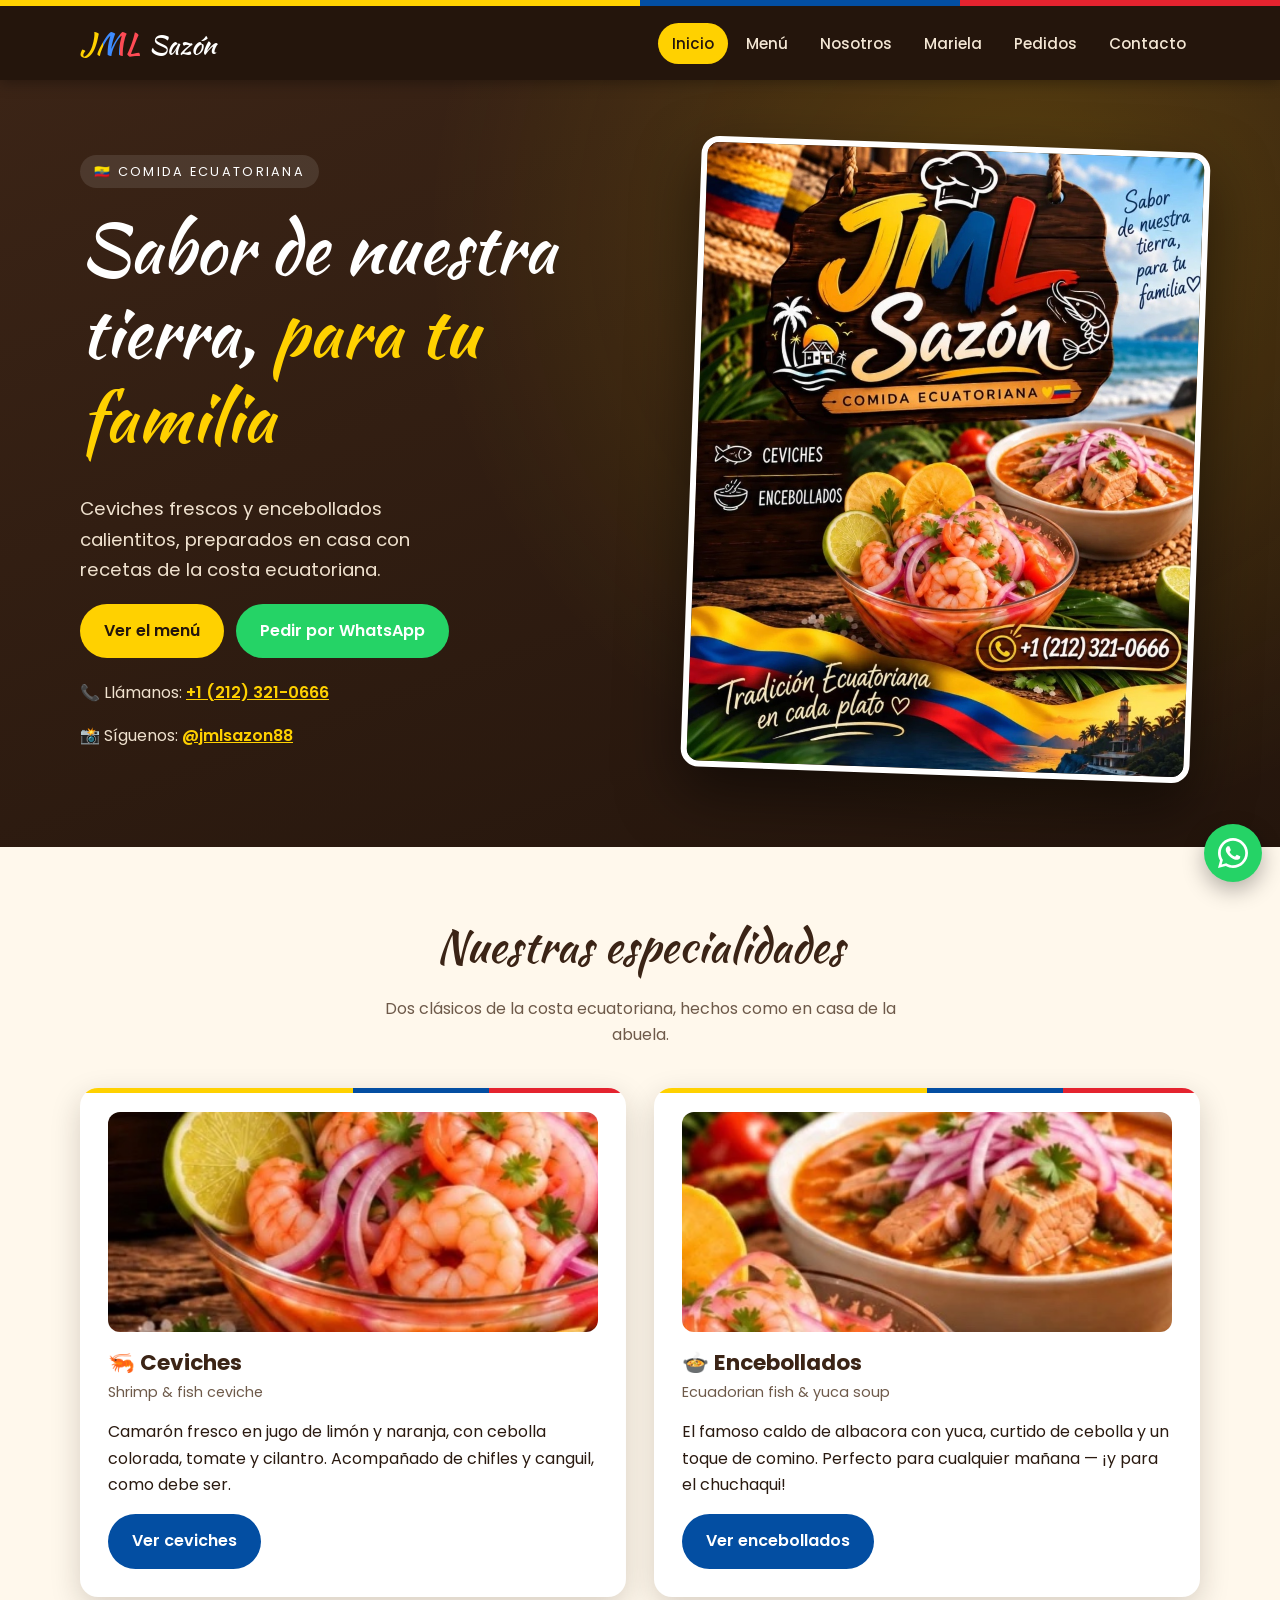
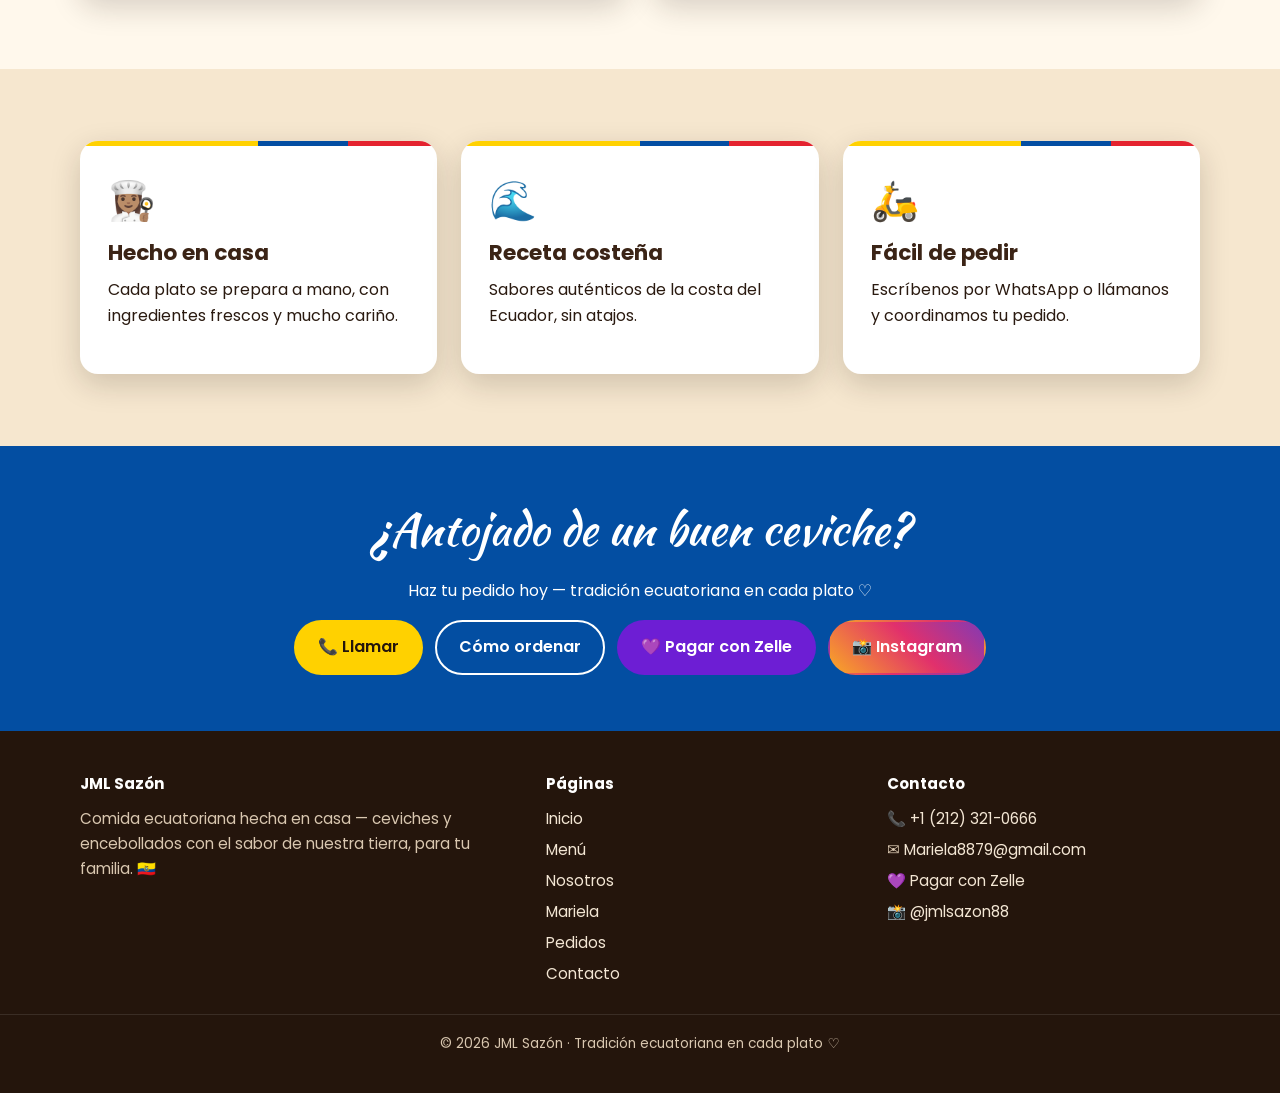
==== index.html @ 134b81e3 "JML Sazón website: 6 pages, Zelle, Instagram, mobile-friendly Co-Authored-By: Claude Opus 5.5 <norep" ====
<!DOCTYPE html>
<html lang="es">
<head>
  <meta charset="UTF-8">
  <meta name="viewport" content="width=device-width, initial-scale=1">
  <title>JML Sazón | Comida Ecuatoriana – Ceviches y Encebollados</title>
  <meta name="description" content="JML Sazón: ceviches y encebollados ecuatorianos hechos en casa. Sabor de nuestra tierra, para tu familia.">
  <meta property="og:title" content="JML Sazón – Comida Ecuatoriana">
  <meta property="og:description" content="Ceviches y encebollados ecuatorianos hechos en casa.">
  <meta property="og:image" content="images/flyer.jpg">
  <link rel="icon" href="data:image/svg+xml,<svg xmlns='http://www.w3.org/2000/svg' viewBox='0 0 100 100'><text y='.9em' font-size='90'>🦐</text></svg>">
  <link rel="preconnect" href="https://fonts.googleapis.com">
  <link rel="preconnect" href="https://fonts.gstatic.com" crossorigin>
  <link href="https://fonts.googleapis.com/css2?family=Kaushan+Script&family=Poppins:wght@400;500;600;700&display=swap" rel="stylesheet">
  <link rel="stylesheet" href="css/styles.css">
  <script src="js/site.js" defer></script>
</head>
<body>
  <header class="site-header"></header>

  <main>
    <section class="hero">
      <div class="container hero-grid">
        <div>
          <span class="eyebrow">🇪🇨 Comida Ecuatoriana</span>
          <h1>Sabor de nuestra tierra, <span class="accent">para tu familia</span></h1>
          <p class="lead">Ceviches frescos y encebollados calientitos, preparados en casa con recetas de la costa ecuatoriana.</p>
          <div class="btn-row">
            <a class="btn btn-primary" href="menu.html">Ver el menú</a>
            <a class="btn btn-whatsapp" data-whatsapp href="pedidos.html">Pedir por WhatsApp</a>
          </div>
          <p style="margin-top:22px;color:#f0e2cf">📞 Llámanos: <a data-phone href="tel:+12123210666" style="color:#ffd100;font-weight:600">+1 (212) 321-0666</a></p>
          <p data-instagram-wrap style="margin-top:4px;color:#f0e2cf">📸 Síguenos: <a data-instagram href="https://www.instagram.com/jmlsazon88/" style="color:#ffd100;font-weight:600">@jmlsazon88</a></p>
        </div>
        <img class="hero-flyer" src="images/flyer.jpg" width="920" height="1146"
             alt="Flyer de JML Sazón, comida ecuatoriana: ceviche de camarón y encebollado de pescado.">
      </div>
    </section>

    <section class="section">
      <div class="container">
        <div class="section-title">
          <h2>Nuestras especialidades</h2>
          <p>Dos clásicos de la costa ecuatoriana, hechos como en casa de la abuela.</p>
        </div>
        <div class="grid-2">
          <article class="card">
            <div class="dish-photo ceviche" role="img" aria-label="Ceviche de camarón"></div>
            <h3>🦐 Ceviches</h3>
            <p class="sub">Shrimp & fish ceviche</p>
            <p>Camarón fresco en jugo de limón y naranja, con cebolla colorada, tomate y cilantro. Acompañado de chifles y canguil, como debe ser.</p>
            <a class="btn btn-blue" href="menu.html#ceviches">Ver ceviches</a>
          </article>
          <article class="card">
            <div class="dish-photo encebollado" role="img" aria-label="Encebollado de pescado"></div>
            <h3>🍲 Encebollados</h3>
            <p class="sub">Ecuadorian fish & yuca soup</p>
            <p>El famoso caldo de albacora con yuca, curtido de cebolla y un toque de comino. Perfecto para cualquier mañana — ¡y para el chuchaqui!</p>
            <a class="btn btn-blue" href="menu.html#encebollados">Ver encebollados</a>
          </article>
        </div>
      </div>
    </section>

    <section class="section section-alt">
      <div class="container grid-3">
        <div class="card">
          <div class="icon">👩🏽‍🍳</div>
          <h3>Hecho en casa</h3>
          <p>Cada plato se prepara a mano, con ingredientes frescos y mucho cariño.</p>
        </div>
        <div class="card">
          <div class="icon">🌊</div>
          <h3>Receta costeña</h3>
          <p>Sabores auténticos de la costa del Ecuador, sin atajos.</p>
        </div>
        <div class="card">
          <div class="icon">🛵</div>
          <h3>Fácil de pedir</h3>
          <p>Escríbenos por WhatsApp o llámanos y coordinamos tu pedido.</p>
        </div>
      </div>
    </section>

    <section class="cta-band">
      <div class="container">
        <h2>¿Antojado de un buen ceviche?</h2>
        <p>Haz tu pedido hoy — tradición ecuatoriana en cada plato ♡</p>
        <div class="btn-row">
          <a class="btn btn-primary" data-phone data-keep-text="1" href="tel:+12123210666">📞 Llamar</a>
          <a class="btn btn-outline" href="pedidos.html">Cómo ordenar</a>
          <a class="btn btn-zelle" href="pedidos.html#zelle">💜 Pagar con Zelle</a>
          <a class="btn btn-instagram" data-instagram data-keep-text="1" data-instagram-wrap href="https://www.instagram.com/jmlsazon88/">📸 Instagram</a>
        </div>
      </div>
    </section>
  </main>

  <footer class="site-footer"></footer>
</body>
</html>
---- css/styles.css ----
/* ==========================================================
   JML Sazón — Comida Ecuatoriana
   Colors come from the Ecuador flag + the wood sign on the flyer.
   ========================================================== */
:root {
  --yellow: #ffd100;
  --blue: #034ea2;
  --red: #e4232f;
  --wood: #3b2416;
  --wood-dark: #24150c;
  --cream: #fff8ec;
  --sand: #f6e7cf;
  --ink: #2a1a10;
  --muted: #6e5a4a;
  --radius: 18px;
  --shadow: 0 10px 30px rgba(36, 21, 12, 0.18);
  --script: "Kaushan Script", cursive;
  --sans: "Poppins", system-ui, -apple-system, "Segoe UI", sans-serif;
  --max: 1120px;
}

* { box-sizing: border-box; }
html { scroll-behavior: smooth; }
body {
  margin: 0;
  font-family: var(--sans);
  color: var(--ink);
  background: var(--cream);
  line-height: 1.65;
}
img { max-width: 100%; height: auto; display: block; }
a { color: var(--blue); }
h1, h2, h3 { line-height: 1.2; margin: 0 0 0.5em; }
p { margin: 0 0 1em; }

.container { width: min(100% - 32px, var(--max)); margin-inline: auto; }

/* ---------- Flag stripe ---------- */
.flag-stripe {
  height: 6px;
  background: linear-gradient(90deg, var(--yellow) 0 50%, var(--blue) 50% 75%, var(--red) 75% 100%);
}

/* ---------- Header / nav ---------- */
.site-header {
  position: sticky; top: 0; z-index: 50;
  background: var(--wood-dark);
  box-shadow: 0 2px 14px rgba(0,0,0,.35);
}
.nav {
  display: flex; align-items: center; justify-content: space-between;
  gap: 16px; padding: 12px 0;
}
.brand {
  display: flex; align-items: baseline; gap: 8px;
  text-decoration: none; color: #fff;
}
.brand .jml {
  font-family: var(--script); font-size: 1.9rem; letter-spacing: 1px;
  background: linear-gradient(90deg, var(--yellow) 0 38%, #3d8bff 38% 66%, #ff4b55 66%);
  -webkit-background-clip: text; background-clip: text; color: transparent;
}
.brand .sazon { font-family: var(--script); font-size: 1.6rem; color: #fff; }

.nav-links { display: flex; gap: 4px; list-style: none; margin: 0; padding: 0; }
.nav-links a {
  display: block; padding: 8px 14px; border-radius: 999px;
  color: #f3e6d4; text-decoration: none; font-weight: 500; font-size: .95rem;
  transition: background .2s, color .2s;
}
.nav-links a:hover { background: rgba(255,255,255,.08); color: #fff; }
.nav-links a[aria-current="page"] { background: var(--yellow); color: var(--wood-dark); }

.nav-toggle {
  display: none; background: none; border: 2px solid rgba(255,255,255,.3);
  color: #fff; border-radius: 10px; padding: 6px 10px; font-size: 1.2rem; cursor: pointer;
}

@media (max-width: 820px) {
  .nav-toggle { display: block; }
  .nav-links {
    display: none; position: absolute; left: 0; right: 0; top: 100%;
    flex-direction: column; background: var(--wood-dark); padding: 8px 16px 16px;
  }
  .nav-links.open { display: flex; }
  .nav-links a { padding: 12px 14px; }
}

/* ---------- Buttons ---------- */
.btn {
  display: inline-flex; align-items: center; gap: 8px;
  padding: 12px 22px; border-radius: 999px; font-weight: 600;
  text-decoration: none; border: 2px solid transparent; cursor: pointer;
  font-family: inherit; font-size: 1rem;
  transition: transform .15s, box-shadow .15s, background .2s;
}
.btn:hover { transform: translateY(-2px); box-shadow: 0 8px 18px rgba(0,0,0,.18); }
.btn-primary { background: var(--yellow); color: var(--wood-dark); }
.btn-blue { background: var(--blue); color: #fff; }
.btn-whatsapp { background: #25d366; color: #fff; }
.btn-outline { border-color: currentColor; color: #fff; background: transparent; }
.btn-row { display: flex; flex-wrap: wrap; gap: 12px; }

/* ---------- Hero ---------- */
.hero {
  background:
    radial-gradient(circle at 80% 20%, rgba(255,209,0,.18), transparent 50%),
    linear-gradient(160deg, var(--wood) 0%, var(--wood-dark) 100%);
  color: #fff; padding: 64px 0 72px;
  overflow: hidden; /* keeps the tilted flyer from poking past the screen edge */
}
.hero-grid {
  display: grid; grid-template-columns: 1.05fr .95fr; gap: 48px; align-items: center;
}
.eyebrow {
  display: inline-block; font-size: .8rem; letter-spacing: .18em; text-transform: uppercase;
  background: rgba(255,255,255,.1); padding: 6px 14px; border-radius: 999px; margin-bottom: 18px;
}
.hero h1 { font-family: var(--script); font-weight: 400; font-size: clamp(2.6rem, 6vw, 4.4rem); }
.hero h1 .accent { color: var(--yellow); }
.hero .lead { font-size: 1.15rem; color: #f0e2cf; max-width: 34ch; }
.hero-flyer {
  border-radius: var(--radius); box-shadow: 0 25px 60px rgba(0,0,0,.5);
  transform: rotate(2deg); border: 6px solid #fff;
}
@media (max-width: 820px) {
  .hero { padding: 40px 0 48px; }
  .hero-grid { grid-template-columns: 1fr; gap: 32px; }
  .hero-flyer { transform: none; }
}

/* ---------- Page banner (inner pages) ---------- */
.page-banner {
  background: linear-gradient(160deg, var(--wood) 0%, var(--wood-dark) 100%);
  color: #fff; padding: 56px 0 48px; text-align: center;
}
.page-banner h1 { font-family: var(--script); font-weight: 400; font-size: clamp(2.4rem, 6vw, 3.6rem); margin: 0; }
.page-banner p { color: #f0e2cf; margin: 8px 0 0; }

/* ---------- Sections ---------- */
.section { padding: 72px 0; }
.section-alt { background: var(--sand); }
.section-title { text-align: center; margin-bottom: 40px; }
.section-title h2 { font-family: var(--script); font-weight: 400; font-size: clamp(2rem, 5vw, 2.8rem); color: var(--wood); }
.section-title p { color: var(--muted); max-width: 56ch; margin-inline: auto; }

.grid-2 { display: grid; grid-template-columns: repeat(2, 1fr); gap: 28px; }
.grid-3 { display: grid; grid-template-columns: repeat(3, 1fr); gap: 24px; }
@media (max-width: 820px) { .grid-2, .grid-3 { grid-template-columns: 1fr; } }

.card {
  background: #fff; border-radius: var(--radius); padding: 28px;
  box-shadow: var(--shadow); position: relative; overflow: hidden;
}
.card::before {
  content: ""; position: absolute; inset: 0 0 auto 0; height: 5px;
  background: linear-gradient(90deg, var(--yellow) 0 50%, var(--blue) 50% 75%, var(--red) 75%);
}
.card .icon { font-size: 2.4rem; margin-bottom: 8px; }
.card h3 { font-size: 1.35rem; color: var(--wood); }
.card .sub { color: var(--muted); font-size: .9rem; margin-top: -6px; }

/* Dish feature (photo crop from the flyer) */
.dish-photo {
  height: 220px; border-radius: 12px; margin: -4px 0 18px;
  background-image: url("../images/flyer.jpg"); background-size: 220%;
}
.dish-photo.ceviche { background-position: 38% 72%; }
.dish-photo.encebollado { background-position: 92% 54%; }

/* ---------- Menu ---------- */
.menu-group { margin-bottom: 48px; }
.menu-group h2 {
  font-family: var(--script); font-weight: 400; color: var(--wood);
  font-size: 2.2rem; border-bottom: 3px dashed #e3cfae; padding-bottom: 8px;
}
.menu-item {
  display: grid; grid-template-columns: 1fr auto; gap: 4px 16px;
  padding: 16px 0; border-bottom: 1px solid #ecdcc3;
}
.menu-item h3 { font-size: 1.1rem; margin: 0; }
.menu-item .price { font-weight: 700; color: var(--red); font-size: 1.1rem; }
.menu-item p { grid-column: 1 / -1; margin: 0; color: var(--muted); font-size: .95rem; }
.tag {
  display: inline-block; font-size: .72rem; font-weight: 600; padding: 2px 10px;
  border-radius: 999px; background: var(--yellow); color: var(--wood-dark); margin-left: 8px;
  vertical-align: middle;
}
.note {
  background: #fff; border-left: 5px solid var(--blue); border-radius: 10px;
  padding: 16px 20px; color: var(--muted);
}

/* ---------- Steps ---------- */
.steps { counter-reset: step; display: grid; gap: 20px; }
.step { display: flex; gap: 18px; align-items: flex-start; }
.step::before {
  counter-increment: step; content: counter(step);
  flex: none; width: 46px; height: 46px; border-radius: 50%;
  display: grid; place-items: center; font-weight: 700; font-size: 1.2rem;
  background: var(--blue); color: #fff;
}
.step h3 { margin: 6px 0 4px; font-size: 1.15rem; }
.step p { margin: 0; color: var(--muted); }

.hours { width: 100%; border-collapse: collapse; }
.hours td { padding: 10px 0; border-bottom: 1px solid #ecdcc3; }
.hours td:last-child { text-align: right; font-weight: 600; }

/* ---------- Contact ---------- */
.contact-list { list-style: none; padding: 0; margin: 0; display: grid; gap: 14px; }
.contact-list li {
  display: flex; align-items: center; gap: 16px;
  background: #fff; border-radius: 14px; padding: 16px 18px; box-shadow: var(--shadow);
}
.contact-list .ico {
  flex: none; width: 48px; height: 48px; border-radius: 12px; display: grid; place-items: center;
  font-size: 1.4rem; background: var(--sand);
}
.contact-list small { display: block; color: var(--muted); font-size: .8rem; text-transform: uppercase; letter-spacing: .08em; }
.contact-list a { font-weight: 600; font-size: 1.1rem; text-decoration: none; word-break: break-word; }

form label { display: block; font-weight: 600; margin: 14px 0 6px; font-size: .95rem; }
form input, form textarea, form select {
  width: 100%; padding: 12px 14px; border-radius: 10px; border: 2px solid #e6d5bb;
  font: inherit; background: #fff; color: var(--ink);
}
form input:focus, form textarea:focus, form select:focus { outline: none; border-color: var(--blue); }
form textarea { min-height: 120px; resize: vertical; }
form .btn { margin-top: 18px; }

/* ---------- Zelle ---------- */
.btn-zelle { background: #6d1ed4; color: #fff; }
.btn-instagram { background: linear-gradient(45deg, #f9a825, #e1306c 55%, #833ab4); color: #fff; }
.zelle-card {
  background: linear-gradient(160deg, #7b2fe0 0%, #4f12a8 100%);
  color: #fff; border-radius: var(--radius); padding: 32px 28px; text-align: center;
  box-shadow: 0 18px 40px rgba(79, 18, 168, .35);
}
.zelle-logo { font-size: 2.4rem; font-weight: 700; letter-spacing: -1px; }
.zelle-logo sup { font-size: .9rem; }
.zelle-label { margin: 6px 0 0; opacity: .8; text-transform: uppercase; letter-spacing: .14em; font-size: .78rem; }
.zelle-number { font-size: clamp(1.6rem, 5vw, 2.1rem); font-weight: 700; margin: 4px 0; }
.zelle-name { opacity: .9; }
.zelle-qr { width: 180px; margin: 6px auto 18px; border-radius: 12px; background: #fff; padding: 8px; }
.zelle-fine { font-size: .8rem; opacity: .8; margin: 18px 0 0; }

/* ---------- Sobre Mariela ---------- */
.chef-grid { display: grid; grid-template-columns: .9fr 1.1fr; gap: 56px; align-items: center; }
.chef-grid > * { min-width: 0; }
.chef-photo { margin: 0; position: relative; }
.chef-photo img {
  width: 100%; border-radius: var(--radius); box-shadow: 0 22px 50px rgba(36,21,12,.28);
  border: 6px solid #fff;
}
.chef-photo::before {
  content: ""; position: absolute; inset: 18px -18px -18px 18px; z-index: -1; border-radius: var(--radius);
  background: linear-gradient(135deg, var(--yellow) 0 50%, var(--blue) 50% 75%, var(--red) 75%);
}
.chef-photo figcaption {
  position: absolute; left: 18px; bottom: 18px; background: rgba(36,21,12,.85); color: #fff;
  padding: 6px 14px; border-radius: 999px; font-size: .85rem; font-weight: 500;
}
.eyebrow-dark {
  display: inline-block; font-size: .75rem; letter-spacing: .16em; text-transform: uppercase;
  background: var(--sand); color: var(--wood); padding: 6px 14px; border-radius: 999px; margin-bottom: 14px; font-weight: 600;
}
.chef-bio h2 { font-family: var(--script); font-weight: 400; font-size: clamp(2.2rem, 5vw, 2.8rem); color: var(--wood); }
.bio-lead { font-size: 1.15rem; color: var(--ink); font-weight: 500; }
.chef-bio p { color: #4a3727; }
.chef-quote {
  margin: 24px 0; padding: 18px 22px; border-left: 5px solid var(--yellow); background: #fff;
  border-radius: 0 12px 12px 0; font-family: var(--script); font-size: 1.5rem; color: var(--wood);
  box-shadow: var(--shadow);
}
.chef-quote cite { display: block; font-family: var(--sans); font-style: normal; font-size: .9rem; color: var(--muted); margin-top: 4px; }
@media (max-width: 820px) {
  .chef-grid { grid-template-columns: 1fr; gap: 40px; }
  .chef-photo { max-width: 440px; margin-inline: auto; width: calc(100% - 18px); }
  .bio-lead { font-size: 1.05rem; }
  .chef-quote { font-size: 1.3rem; }
}

/* ---------- CTA band ---------- */
.cta-band {
  background: var(--blue); color: #fff; text-align: center; padding: 56px 0;
}
.cta-band h2 { font-family: var(--script); font-weight: 400; font-size: clamp(2rem, 5vw, 2.8rem); }
.cta-band .btn-row { justify-content: center; }

/* ---------- Footer ---------- */
.site-footer { background: var(--wood-dark); color: #d9c7b0; padding: 40px 0 24px; font-size: .95rem; }
.footer-grid { display: grid; grid-template-columns: 1.4fr 1fr 1fr; gap: 28px; }
.site-footer h4 { color: #fff; margin: 0 0 10px; }
.site-footer a { color: #f3e6d4; text-decoration: none; }
.site-footer a:hover { color: var(--yellow); }
.site-footer ul { list-style: none; padding: 0; margin: 0; display: grid; gap: 6px; }
.copyright { border-top: 1px solid rgba(255,255,255,.1); margin-top: 28px; padding-top: 18px; text-align: center; font-size: .85rem; }
@media (max-width: 820px) { .footer-grid { grid-template-columns: 1fr; } }

/* Floating WhatsApp button */
.wa-float {
  position: fixed; right: 18px; bottom: 18px; z-index: 60;
  width: 58px; height: 58px; border-radius: 50%; background: #25d366;
  display: grid; place-items: center; box-shadow: 0 8px 22px rgba(0,0,0,.3);
  transition: transform .15s;
}
.wa-float:hover { transform: scale(1.08); }
.wa-float svg { width: 30px; height: 30px; fill: #fff; }

/* ==========================================================
   Phones & small tablets
   ========================================================== */
@media (max-width: 820px) {
  .section { padding: 48px 0; }
  .page-banner { padding: 40px 0 32px; }
  .section-title { margin-bottom: 28px; }
  .card { padding: 22px; }
  .hero-flyer { width: 100%; max-width: min(100%, 420px); margin-inline: auto; border-width: 4px; }
  .hero-grid > * { min-width: 0; }
  .dish-photo { height: 190px; }
  .cta-band { padding: 44px 0; }
  .zelle-card { padding: 28px 20px; }
  .menu-group { margin-bottom: 36px; }
  .menu-group h2 { font-size: 1.9rem; }
  .tag { margin-left: 4px; }
}

@media (max-width: 560px) {
  /* Big, full-width buttons that are easy to tap with a thumb */
  .btn-row { flex-direction: column; align-items: stretch; }
  .btn-row .btn { justify-content: center; padding: 14px 20px; }
  .card > .btn { width: 100%; justify-content: center; }
  .hero .lead { font-size: 1.05rem; }
  .menu-item h3 { font-size: 1.02rem; }
  .contact-list li { padding: 14px; gap: 12px; }
  .contact-list a { font-size: 1rem; }
  .hours td { font-size: .92rem; }
  /* Keep the floating WhatsApp button from covering text */
  .wa-float { width: 52px; height: 52px; right: 14px; bottom: 14px; }
  .wa-float svg { width: 26px; height: 26px; }
  .site-footer { padding-bottom: 84px; }
}

/* Respect "reduce motion" settings */
@media (prefers-reduced-motion: reduce) {
  html { scroll-behavior: auto; }
  .btn, .wa-float { transition: none; }
  .btn:hover, .wa-float:hover { transform: none; }
}
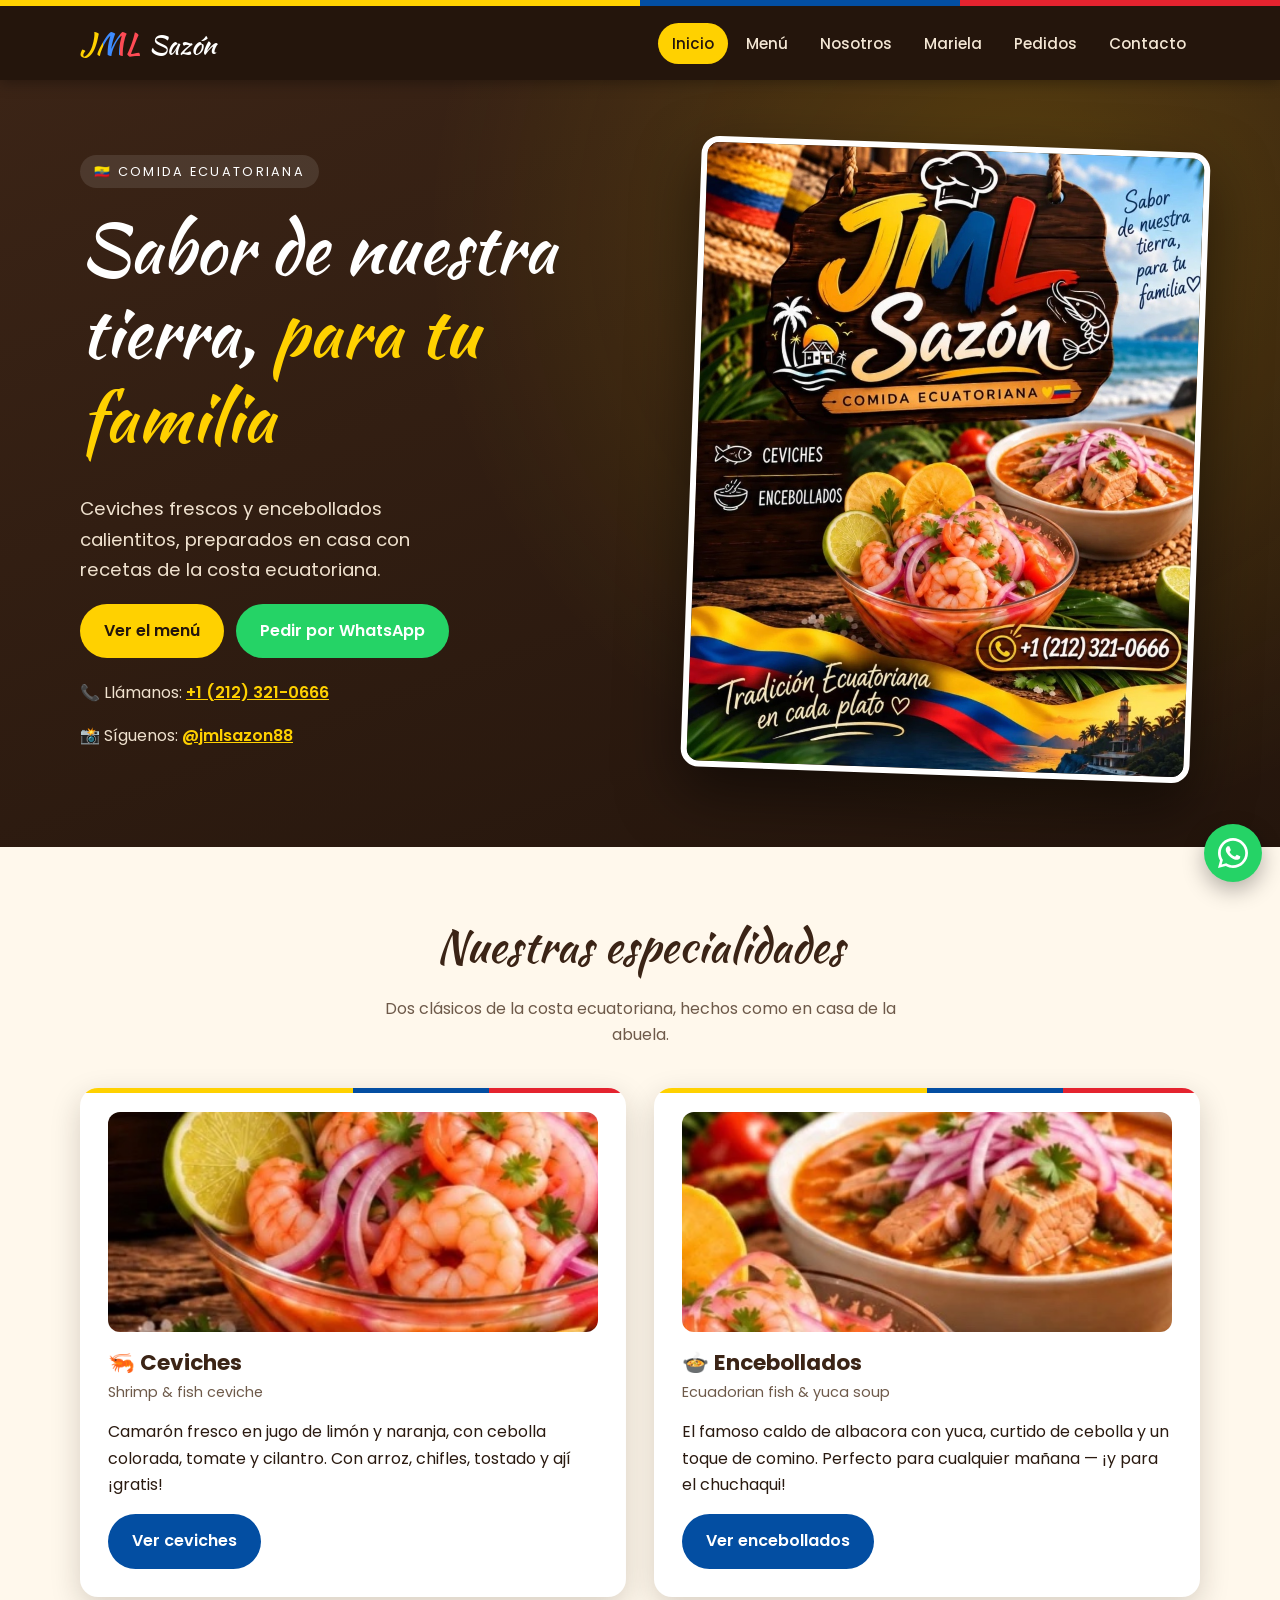
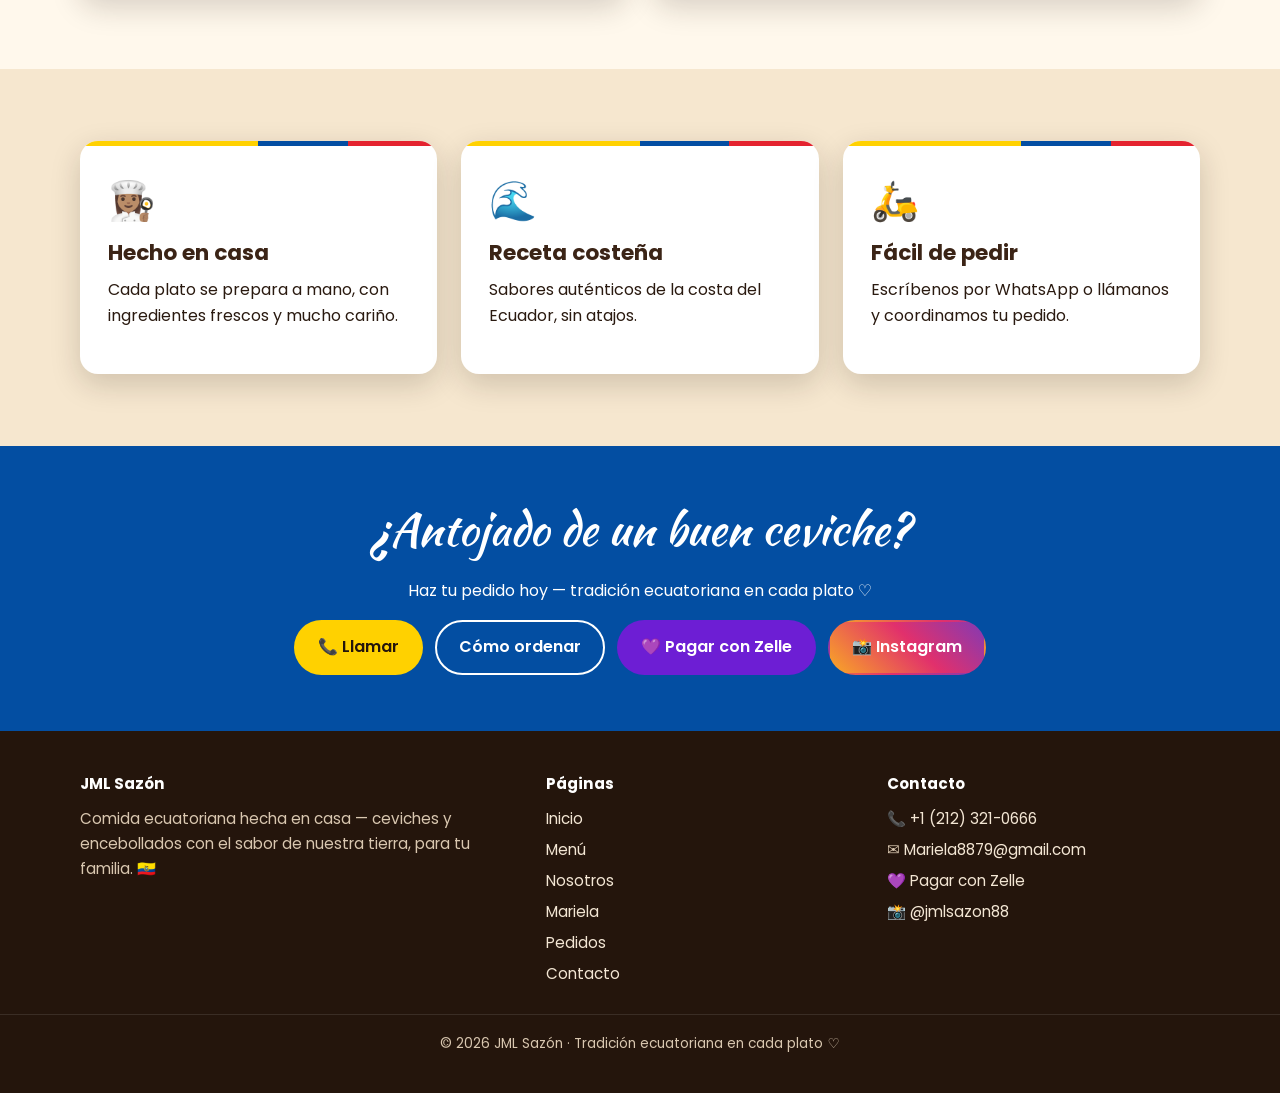
==== commit 1a378831: "Update menu with Mariela's real prices; sides are free Co-Authored-By: Claude Opus 5.5 <noreply@anth" ====
--- a/index.html
+++ b/index.html
@@ -48,7 +48,7 @@
             <div class="dish-photo ceviche" role="img" aria-label="Ceviche de camarón"></div>
             <h3>🦐 Ceviches</h3>
             <p class="sub">Shrimp & fish ceviche</p>
-            <p>Camarón fresco en jugo de limón y naranja, con cebolla colorada, tomate y cilantro. Acompañado de chifles y canguil, como debe ser.</p>
+            <p>Camarón fresco en jugo de limón y naranja, con cebolla colorada, tomate y cilantro. Con arroz, chifles, tostado y ají ¡gratis!</p>
             <a class="btn btn-blue" href="menu.html#ceviches">Ver ceviches</a>
           </article>
           <article class="card">
--- a/css/styles.css
+++ b/css/styles.css
@@ -186,6 +186,12 @@
   border-radius: 999px; background: var(--yellow); color: var(--wood-dark); margin-left: 8px;
   vertical-align: middle;
 }
+.menu-item .price.free { color: #1a8f4c; }
+.tag-free { background: #1a8f4c; color: #fff; font-family: var(--sans); font-size: .8rem; }
+.free-sides {
+  background: #e7f6ec; border: 2px dashed #1a8f4c; color: #145c34;
+  border-radius: 12px; padding: 14px 18px; margin-bottom: 36px;
+}
 .note {
   background: #fff; border-left: 5px solid var(--blue); border-radius: 10px;
   padding: 16px 20px; color: var(--muted);
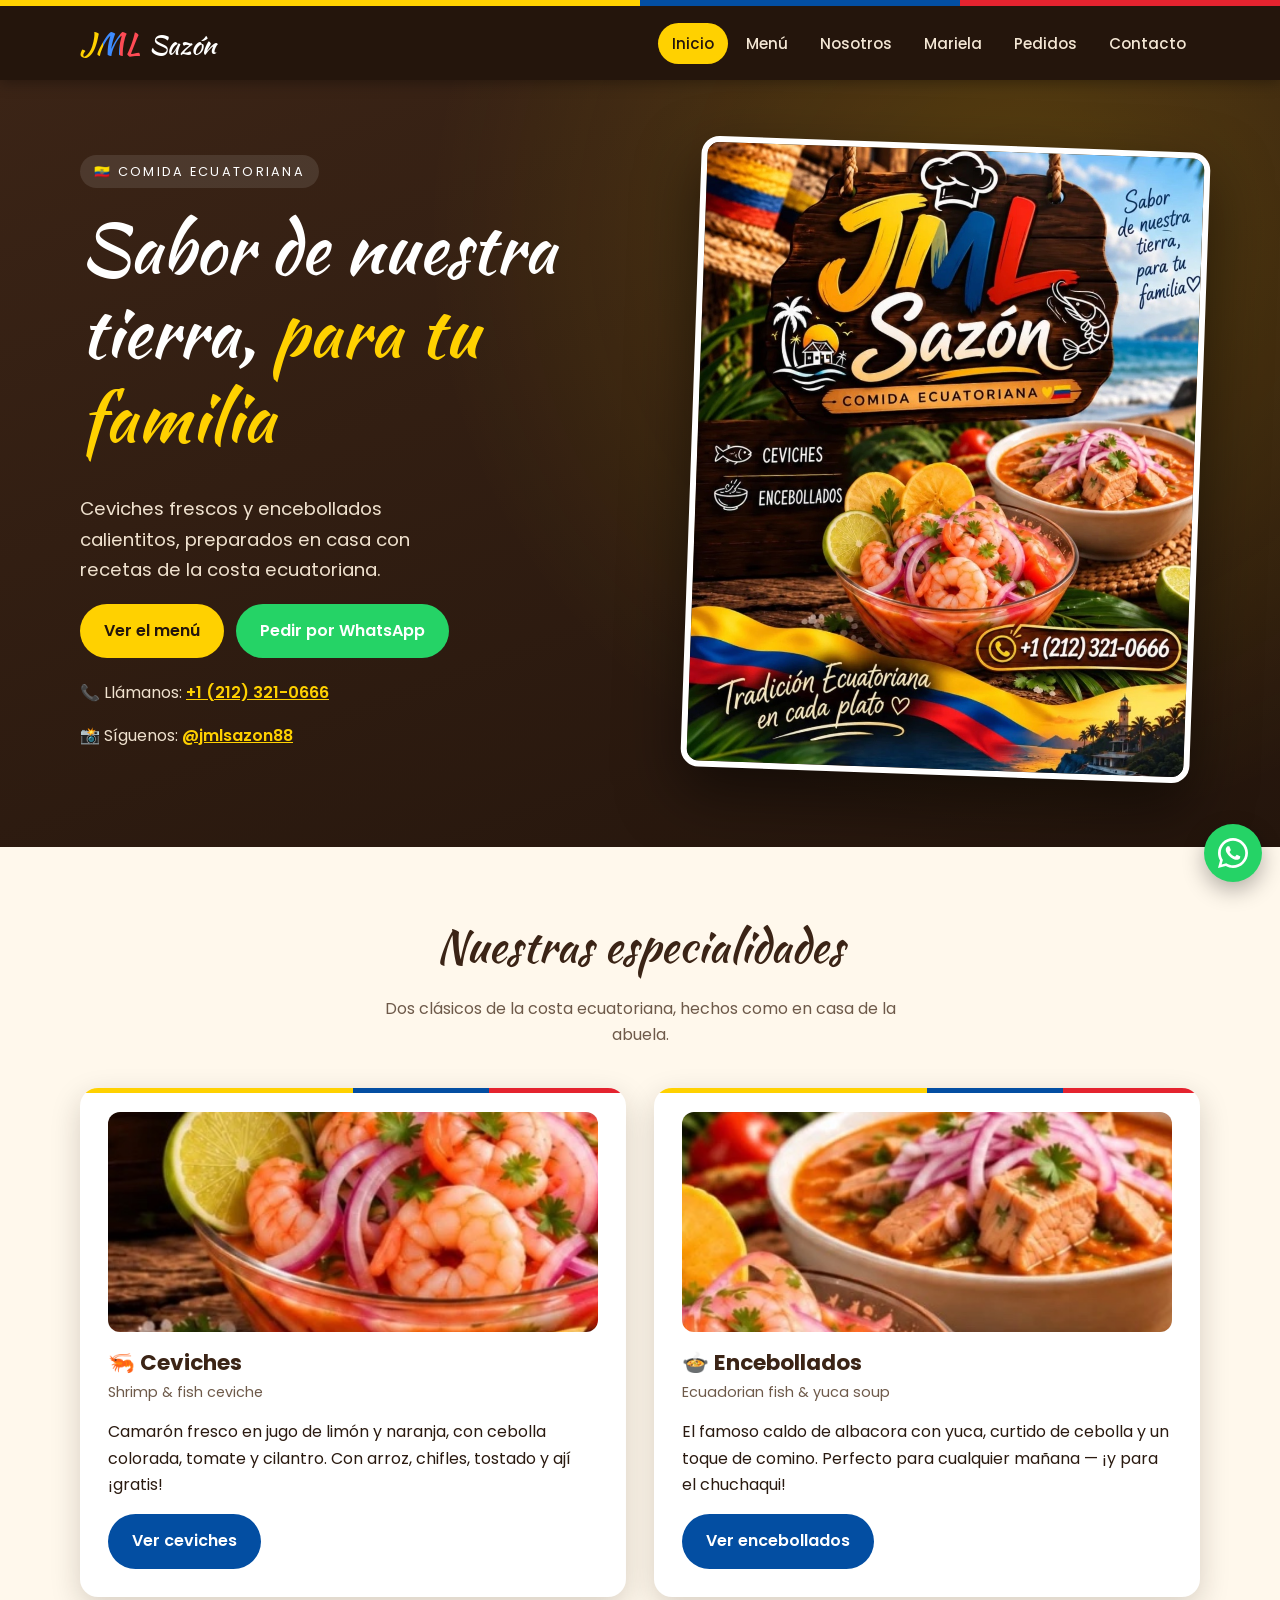
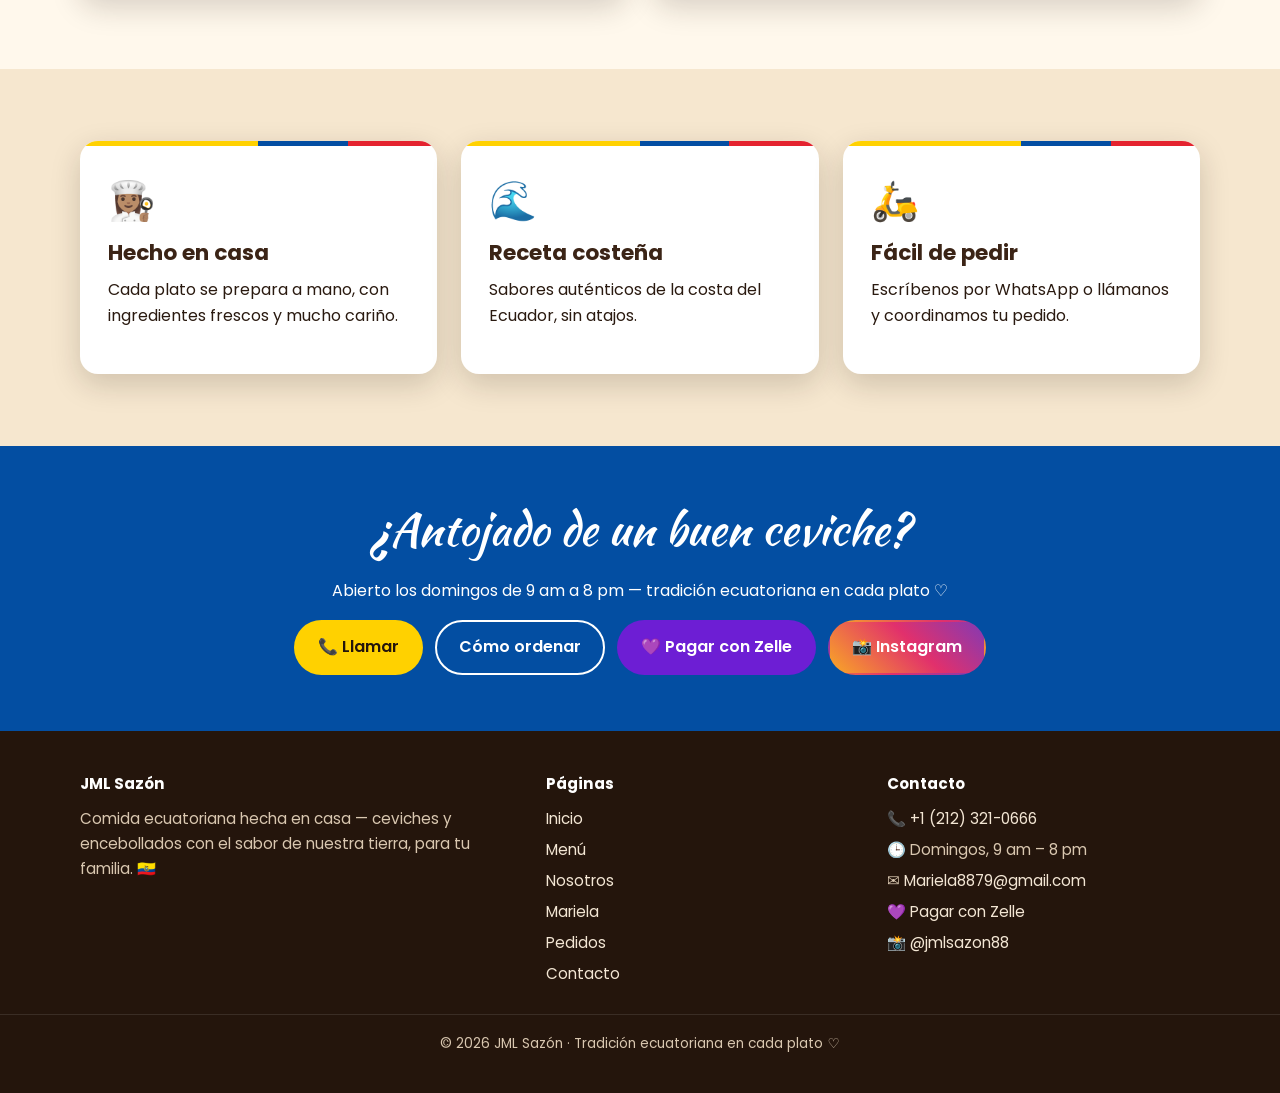
==== commit 133e2b82: "Hours: Sundays only, 9 am - 8 pm Co-Authored-By: Claude Opus 5.5 <noreply@anthropic.com>" ====
--- a/index.html
+++ b/index.html
@@ -85,7 +85,7 @@
     <section class="cta-band">
       <div class="container">
         <h2>¿Antojado de un buen ceviche?</h2>
-        <p>Haz tu pedido hoy — tradición ecuatoriana en cada plato ♡</p>
+        <p>Abierto los domingos de 9 am a 8 pm — tradición ecuatoriana en cada plato ♡</p>
         <div class="btn-row">
           <a class="btn btn-primary" data-phone data-keep-text="1" href="tel:+12123210666">📞 Llamar</a>
           <a class="btn btn-outline" href="pedidos.html">Cómo ordenar</a>
